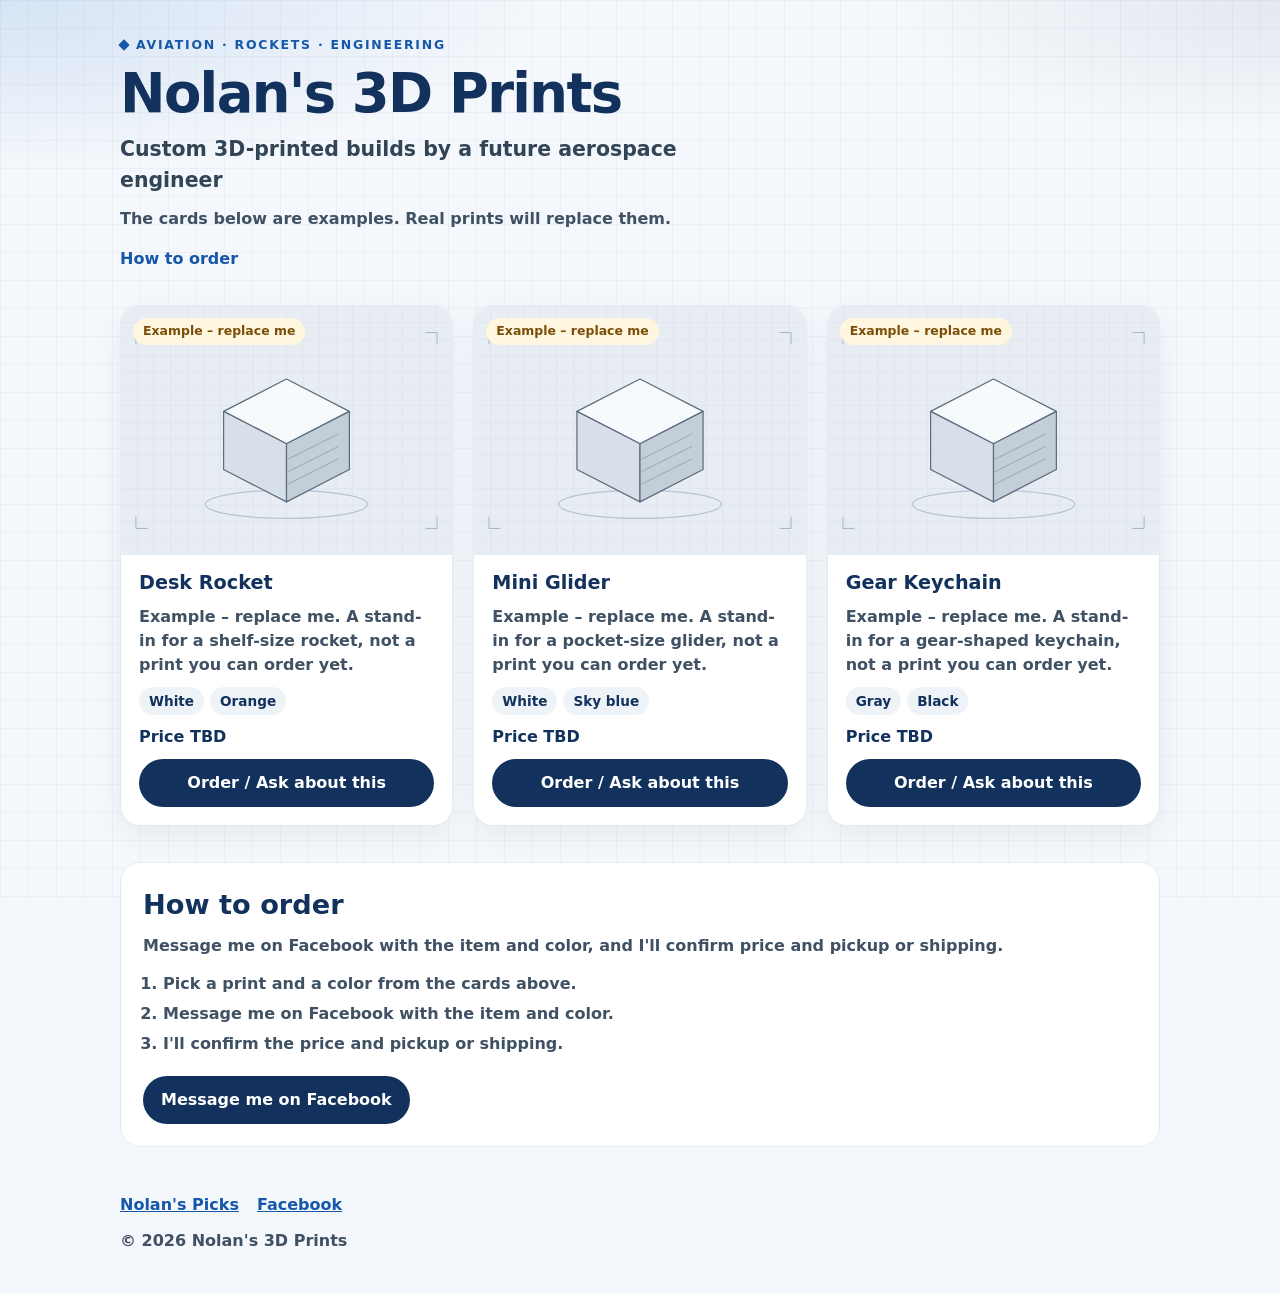
==== prints/index.html @ da393074 "Add a standalone 3D prints showcase page. The new prints page lists products from one editable array" ====
<!doctype html>
<html lang="en">
<head>
<meta charset="utf-8">
<meta name="viewport" content="width=device-width, initial-scale=1">
<title>Nolan's 3D Prints</title>
<meta name="description" content="Custom 3D-printed builds by a future aerospace engineer. Message Nolan on Facebook to ask about a print.">
<meta name="theme-color" content="#12315c">
<!--
  Shop items live in the PRODUCTS list in the first script below.
  Put product photos in the prints/img/ folder.
-->
<script>
/* =========================================================
   PRINTS — this is the only list to edit.

   Each { ... } block inside the [ ] is one product card.
   To add a print: copy a whole block, paste it after the
   last one (keep a comma between blocks), and change the
   fields. To remove a print, delete its block.

   Fields:
     name         The name on the card.
     description  One or two sentences about the print.
     price        The price words to show. These examples
                  say "Price TBD". When you know a price,
                  type it here instead, like "$12".
     image        Path to a photo in the prints/img/ folder.
                  Example: "img/desk-rocket.jpg"
                  Put the file in prints/img/ first.
                  A missing file shows the plain placeholder.
     colors       Optional. Color choices, like
                  ["White", "Blue"]. Delete this line if
                  the print only comes in one color.

   Cards whose name or description contains
   "Example – replace me" get an example badge. Delete
   that phrase once the card is a real print.

   Every "Order / Ask about this" button opens
   https://m.me/Thepilotnolan in a new tab. That link
   is not set on each product.
   ========================================================= */
const PRODUCTS = [
  {
    name: "Desk Rocket",
    description: "Example – replace me. A stand-in for a shelf-size rocket, not a print you can order yet.",
    price: "Price TBD",
    image: "img/placeholder.svg",
    colors: ["White", "Orange"]
  },
  {
    name: "Mini Glider",
    description: "Example – replace me. A stand-in for a pocket-size glider, not a print you can order yet.",
    price: "Price TBD",
    image: "img/placeholder.svg",
    colors: ["White", "Sky blue"]
  },
  {
    name: "Gear Keychain",
    description: "Example – replace me. A stand-in for a gear-shaped keychain, not a print you can order yet.",
    price: "Price TBD",
    image: "img/placeholder.svg",
    colors: ["Gray", "Black"]
  }
];
</script>
<style>
*{box-sizing:border-box;margin:0;padding:0}
:root{--ink:#152033;--muted:#3f5163;--navy:#12315c;--blue:#1557a8;--line:#e3eaf2;--paper:#f4f7fb;--card:#fff;--chip:#eef3f8}
html{scroll-behavior:smooth}
body{font-family:"Segoe UI",system-ui,-apple-system,Roboto,Helvetica,Arial,sans-serif;color:var(--ink);background:var(--paper);line-height:1.5;min-height:100vh}
body::before{content:"";position:fixed;inset:0;z-index:-1;background-image:linear-gradient(rgba(18,49,92,.035) 1px,transparent 1px),linear-gradient(90deg,rgba(18,49,92,.035) 1px,transparent 1px);background-size:28px 28px;pointer-events:none}
a{color:var(--blue)}
img{max-width:100%;display:block}
.wrap{max-width:1080px;margin:0 auto;padding:0 20px}
.hero{padding:36px 0 12px;background:radial-gradient(900px 280px at 0% 0%,rgba(28,109,208,.14),transparent 60%),radial-gradient(700px 240px at 100% 0%,rgba(18,49,92,.07),transparent 55%)}
.eyebrow{display:flex;align-items:center;gap:8px;font-weight:800;letter-spacing:.14em;font-size:.78rem;text-transform:uppercase;color:var(--blue)}
.mark{width:8px;height:8px;background:var(--blue);transform:rotate(45deg);flex:0 0 auto}
h1{font-size:clamp(2.1rem,6vw,3.4rem);line-height:1.05;letter-spacing:-.03em;font-weight:800;color:var(--navy);margin-top:10px}
.tagline{margin-top:12px;max-width:38rem;font-size:clamp(1.05rem,2.4vw,1.28rem);font-weight:600;color:#314556}
.note{margin-top:12px;max-width:40rem;color:var(--muted);font-weight:600}
.hero-links{margin-top:16px}
.hero-links a{font-weight:800;text-decoration:none}
.hero-links a:hover,.hero-links a:focus-visible{text-decoration:underline}
.grid{display:grid;grid-template-columns:repeat(auto-fit,minmax(min(100%,260px),1fr));gap:20px;padding:22px 0 8px}
.card{background:var(--card);border:1px solid var(--line);border-radius:20px;overflow:hidden;box-shadow:0 10px 28px rgba(18,49,92,.06);display:flex;flex-direction:column;min-width:0}
.photo{position:relative;aspect-ratio:4/3;background-color:#e7edf3;background-image:linear-gradient(#d5dee8 1px,transparent 1px),linear-gradient(90deg,#d5dee8 1px,transparent 1px);background-size:28px 28px}
.photo img{width:100%;height:100%;object-fit:cover}
.badge{position:absolute;top:12px;left:12px;max-width:calc(100% - 24px);background:#fff6df;color:#7a4e09;font-size:.78rem;font-weight:800;line-height:1.3;padding:5px 10px;border-radius:999px}
.card-body{padding:16px 18px 18px;display:flex;flex-direction:column;gap:10px;flex:1}
.name{font-size:1.2rem;line-height:1.25;font-weight:800;color:var(--navy);overflow-wrap:anywhere}
.desc{color:var(--muted);font-weight:600;flex:1}
.colors{display:flex;flex-wrap:wrap;gap:6px;list-style:none}
.colors li{background:var(--chip);color:var(--navy);border-radius:999px;padding:4px 10px;font-size:.85rem;font-weight:700}
.price{font-weight:800;color:var(--navy)}
.btn{display:inline-flex;align-items:center;justify-content:center;min-height:48px;padding:12px 18px;border-radius:999px;background:var(--navy);color:#fff;text-decoration:none;font-weight:800;text-align:center;line-height:1.25}
.card .btn{width:100%}
.btn:hover,.btn:focus-visible{background:var(--blue)}
.order{margin:28px 0 36px;background:#fff;border:1px solid var(--line);border-radius:20px;padding:22px}
.order h2{font-size:clamp(1.4rem,3vw,1.7rem);font-weight:800;color:var(--navy);margin-bottom:8px}
.order p,.order li{color:var(--muted);font-weight:600}
.order ol{margin:14px 0 18px;padding-left:1.25rem}
.order li+li{margin-top:6px}
.order .btn{margin-top:2px}
.site-footer{padding:4px 0 40px;color:var(--muted);font-weight:600}
.footer-links{display:flex;flex-wrap:wrap;gap:4px 18px}
.footer-links a{font-weight:800;padding:6px 0}
.site-footer p+p{margin-top:6px}
.empty{color:var(--muted);font-weight:600;padding:12px 0 24px}
.sr-only{position:absolute;width:1px;height:1px;padding:0;margin:-1px;overflow:hidden;clip:rect(0,0,0,0);white-space:nowrap;border:0}
a:focus-visible{outline:3px solid var(--blue);outline-offset:3px}
@media (max-width:480px){.wrap{padding:0 16px}.hero{padding-top:28px}.order{padding:18px}}
</style>
</head>
<body>
<header class="hero">
  <div class="wrap">
    <p class="eyebrow"><span class="mark" aria-hidden="true"></span> Aviation · Rockets · Engineering</p>
    <h1>Nolan's 3D Prints</h1>
    <p class="tagline">Custom 3D-printed builds by a future aerospace engineer</p>
    <p class="note">The cards below are examples. Real prints will replace them.</p>
    <p class="hero-links"><a href="#how-to-order">How to order</a></p>
  </div>
</header>
<main>
  <div class="wrap">
    <section aria-label="Prints">
      <div class="grid" id="product-grid"></div>
      <noscript><p class="empty">JavaScript is off, so the print list is hidden. You can still message Nolan on Facebook at https://m.me/Thepilotnolan.</p></noscript>
    </section>
    <section class="order" id="how-to-order" aria-labelledby="order-heading">
      <h2 id="order-heading">How to order</h2>
      <p>Message me on Facebook with the item and color, and I'll confirm price and pickup or shipping.</p>
      <ol>
        <li>Pick a print and a color from the cards above.</li>
        <li>Message me on Facebook with the item and color.</li>
        <li>I'll confirm the price and pickup or shipping.</li>
      </ol>
      <a class="btn" href="https://m.me/Thepilotnolan" target="_blank" rel="noopener noreferrer">Message me on Facebook<span class="sr-only"> (opens in a new tab)</span></a>
    </section>
  </div>
</main>
<footer class="site-footer">
  <div class="wrap">
    <p class="footer-links">
      <a href="../">Nolan's Picks</a>
      <a href="https://facebook.com/Thepilotnolan" target="_blank" rel="noopener noreferrer">Facebook<span class="sr-only"> (opens in a new tab)</span></a>
    </p>
    <p>&copy; <span id="year">2026</span> Nolan's 3D Prints</p>
  </div>
</footer>
<script>
(function () {
  const ORDER_URL = "https://m.me/Thepilotnolan";
  const EXAMPLE = /example\s*[–—-]\s*replace me/i;
  const grid = document.getElementById("product-grid");
  const esc = s => String(s ?? "").replace(/[&<>"']/g, c => ({"&":"&amp;","<":"&lt;",">":"&gt;","\"":"&quot;","'":"&#39;"}[c]));
  const safeSrc = src => {
    const s = String(src || "").trim();
    if (!s || /^javascript:/i.test(s)) return "";
    return s;
  };
  const isExample = p => EXAMPLE.test(`${p.name || ""} ${p.description || ""}`);

  if (!Array.isArray(PRODUCTS) || PRODUCTS.length === 0) {
    grid.innerHTML = '<p class="empty">No prints listed yet. Add one to the PRODUCTS list at the top of this file.</p>';
  } else {
    grid.innerHTML = PRODUCTS.map(p => {
      const name = p.name || "Untitled print";
      const price = p.price || "Price TBD";
      const src = safeSrc(p.image);
      const marked = isExample(p);
      const alt = marked || !src || /placeholder/i.test(src) ? "Neutral placeholder, not a product photo" : name;
      const colors = Array.isArray(p.colors) ? p.colors.filter(Boolean) : [];
      const photo = src
        ? `<img src="${esc(src)}" alt="${esc(alt)}" width="800" height="600" decoding="async">`
        : "";
      const badge = marked ? '<p class="badge">Example – replace me</p>' : "";
      const colorList = colors.length
        ? `<ul class="colors" aria-label="Colors">${colors.map(c => `<li>${esc(c)}</li>`).join("")}</ul>`
        : "";
      return `<article class="card">
        <div class="photo">${photo}${badge}</div>
        <div class="card-body">
          <h3 class="name">${esc(name)}</h3>
          <p class="desc">${esc(p.description || "")}</p>
          ${colorList}
          <p class="price">${esc(price)}</p>
          <a class="btn" href="${esc(ORDER_URL)}" target="_blank" rel="noopener noreferrer">Order / Ask about this<span class="sr-only">: ${esc(name)} (opens in a new tab)</span></a>
        </div>
      </article>`;
    }).join("");

    grid.querySelectorAll("img").forEach(img => {
      img.addEventListener("error", () => { img.hidden = true; });
    });
  }

  const year = document.getElementById("year");
  if (year) year.textContent = String(new Date().getFullYear());
})();
</script>
</body>
</html>
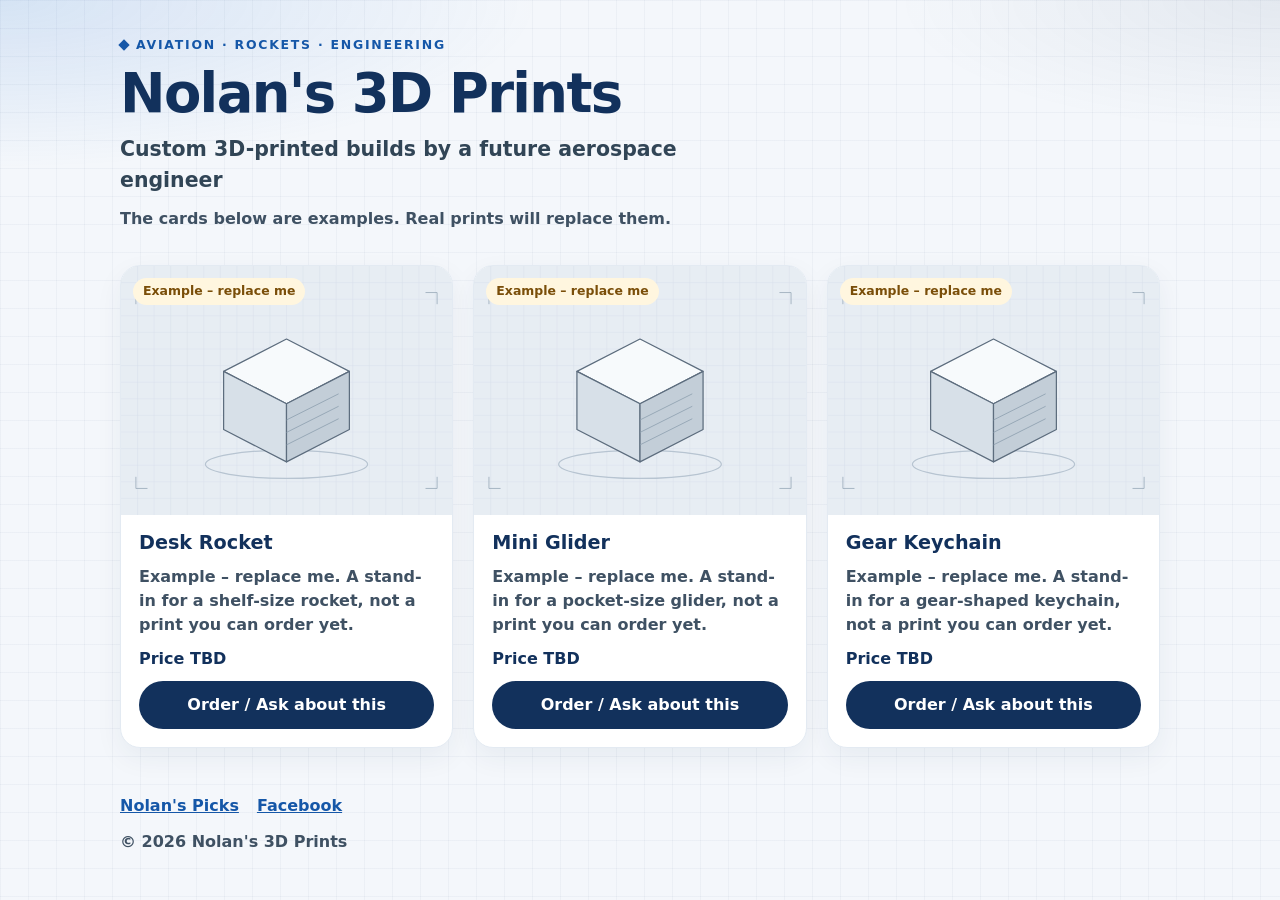
==== commit 667c6cbf: "Remove print colors and the How to order section. Product cards no longer list color choices, and th" ====
--- a/prints/index.html
+++ b/prints/index.html
@@ -29,9 +29,6 @@
                   Example: "img/desk-rocket.jpg"
                   Put the file in prints/img/ first.
                   A missing file shows the plain placeholder.
-     colors       Optional. Color choices, like
-                  ["White", "Blue"]. Delete this line if
-                  the print only comes in one color.
 
    Cards whose name or description contains
    "Example – replace me" get an example badge. Delete
@@ -46,28 +43,25 @@
     name: "Desk Rocket",
     description: "Example – replace me. A stand-in for a shelf-size rocket, not a print you can order yet.",
     price: "Price TBD",
-    image: "img/placeholder.svg",
-    colors: ["White", "Orange"]
+    image: "img/placeholder.svg"
   },
   {
     name: "Mini Glider",
     description: "Example – replace me. A stand-in for a pocket-size glider, not a print you can order yet.",
     price: "Price TBD",
-    image: "img/placeholder.svg",
-    colors: ["White", "Sky blue"]
+    image: "img/placeholder.svg"
   },
   {
     name: "Gear Keychain",
     description: "Example – replace me. A stand-in for a gear-shaped keychain, not a print you can order yet.",
     price: "Price TBD",
-    image: "img/placeholder.svg",
-    colors: ["Gray", "Black"]
+    image: "img/placeholder.svg"
   }
 ];
 </script>
 <style>
 *{box-sizing:border-box;margin:0;padding:0}
-:root{--ink:#152033;--muted:#3f5163;--navy:#12315c;--blue:#1557a8;--line:#e3eaf2;--paper:#f4f7fb;--card:#fff;--chip:#eef3f8}
+:root{--ink:#152033;--muted:#3f5163;--navy:#12315c;--blue:#1557a8;--line:#e3eaf2;--paper:#f4f7fb;--card:#fff}
 html{scroll-behavior:smooth}
 body{font-family:"Segoe UI",system-ui,-apple-system,Roboto,Helvetica,Arial,sans-serif;color:var(--ink);background:var(--paper);line-height:1.5;min-height:100vh}
 body::before{content:"";position:fixed;inset:0;z-index:-1;background-image:linear-gradient(rgba(18,49,92,.035) 1px,transparent 1px),linear-gradient(90deg,rgba(18,49,92,.035) 1px,transparent 1px);background-size:28px 28px;pointer-events:none}
@@ -80,10 +74,7 @@
 h1{font-size:clamp(2.1rem,6vw,3.4rem);line-height:1.05;letter-spacing:-.03em;font-weight:800;color:var(--navy);margin-top:10px}
 .tagline{margin-top:12px;max-width:38rem;font-size:clamp(1.05rem,2.4vw,1.28rem);font-weight:600;color:#314556}
 .note{margin-top:12px;max-width:40rem;color:var(--muted);font-weight:600}
-.hero-links{margin-top:16px}
-.hero-links a{font-weight:800;text-decoration:none}
-.hero-links a:hover,.hero-links a:focus-visible{text-decoration:underline}
-.grid{display:grid;grid-template-columns:repeat(auto-fit,minmax(min(100%,260px),1fr));gap:20px;padding:22px 0 8px}
+.grid{display:grid;grid-template-columns:repeat(auto-fit,minmax(min(100%,260px),1fr));gap:20px;padding:22px 0 36px}
 .card{background:var(--card);border:1px solid var(--line);border-radius:20px;overflow:hidden;box-shadow:0 10px 28px rgba(18,49,92,.06);display:flex;flex-direction:column;min-width:0}
 .photo{position:relative;aspect-ratio:4/3;background-color:#e7edf3;background-image:linear-gradient(#d5dee8 1px,transparent 1px),linear-gradient(90deg,#d5dee8 1px,transparent 1px);background-size:28px 28px}
 .photo img{width:100%;height:100%;object-fit:cover}
@@ -91,18 +82,10 @@
 .card-body{padding:16px 18px 18px;display:flex;flex-direction:column;gap:10px;flex:1}
 .name{font-size:1.2rem;line-height:1.25;font-weight:800;color:var(--navy);overflow-wrap:anywhere}
 .desc{color:var(--muted);font-weight:600;flex:1}
-.colors{display:flex;flex-wrap:wrap;gap:6px;list-style:none}
-.colors li{background:var(--chip);color:var(--navy);border-radius:999px;padding:4px 10px;font-size:.85rem;font-weight:700}
 .price{font-weight:800;color:var(--navy)}
 .btn{display:inline-flex;align-items:center;justify-content:center;min-height:48px;padding:12px 18px;border-radius:999px;background:var(--navy);color:#fff;text-decoration:none;font-weight:800;text-align:center;line-height:1.25}
 .card .btn{width:100%}
 .btn:hover,.btn:focus-visible{background:var(--blue)}
-.order{margin:28px 0 36px;background:#fff;border:1px solid var(--line);border-radius:20px;padding:22px}
-.order h2{font-size:clamp(1.4rem,3vw,1.7rem);font-weight:800;color:var(--navy);margin-bottom:8px}
-.order p,.order li{color:var(--muted);font-weight:600}
-.order ol{margin:14px 0 18px;padding-left:1.25rem}
-.order li+li{margin-top:6px}
-.order .btn{margin-top:2px}
 .site-footer{padding:4px 0 40px;color:var(--muted);font-weight:600}
 .footer-links{display:flex;flex-wrap:wrap;gap:4px 18px}
 .footer-links a{font-weight:800;padding:6px 0}
@@ -110,7 +93,7 @@
 .empty{color:var(--muted);font-weight:600;padding:12px 0 24px}
 .sr-only{position:absolute;width:1px;height:1px;padding:0;margin:-1px;overflow:hidden;clip:rect(0,0,0,0);white-space:nowrap;border:0}
 a:focus-visible{outline:3px solid var(--blue);outline-offset:3px}
-@media (max-width:480px){.wrap{padding:0 16px}.hero{padding-top:28px}.order{padding:18px}}
+@media (max-width:480px){.wrap{padding:0 16px}.hero{padding-top:28px}}
 </style>
 </head>
 <body>
@@ -120,7 +103,6 @@
     <h1>Nolan's 3D Prints</h1>
     <p class="tagline">Custom 3D-printed builds by a future aerospace engineer</p>
     <p class="note">The cards below are examples. Real prints will replace them.</p>
-    <p class="hero-links"><a href="#how-to-order">How to order</a></p>
   </div>
 </header>
 <main>
@@ -128,16 +110,6 @@
     <section aria-label="Prints">
       <div class="grid" id="product-grid"></div>
       <noscript><p class="empty">JavaScript is off, so the print list is hidden. You can still message Nolan on Facebook at https://m.me/Thepilotnolan.</p></noscript>
-    </section>
-    <section class="order" id="how-to-order" aria-labelledby="order-heading">
-      <h2 id="order-heading">How to order</h2>
-      <p>Message me on Facebook with the item and color, and I'll confirm price and pickup or shipping.</p>
-      <ol>
-        <li>Pick a print and a color from the cards above.</li>
-        <li>Message me on Facebook with the item and color.</li>
-        <li>I'll confirm the price and pickup or shipping.</li>
-      </ol>
-      <a class="btn" href="https://m.me/Thepilotnolan" target="_blank" rel="noopener noreferrer">Message me on Facebook<span class="sr-only"> (opens in a new tab)</span></a>
     </section>
   </div>
 </main>
@@ -172,20 +144,15 @@
       const src = safeSrc(p.image);
       const marked = isExample(p);
       const alt = marked || !src || /placeholder/i.test(src) ? "Neutral placeholder, not a product photo" : name;
-      const colors = Array.isArray(p.colors) ? p.colors.filter(Boolean) : [];
       const photo = src
         ? `<img src="${esc(src)}" alt="${esc(alt)}" width="800" height="600" decoding="async">`
         : "";
       const badge = marked ? '<p class="badge">Example – replace me</p>' : "";
-      const colorList = colors.length
-        ? `<ul class="colors" aria-label="Colors">${colors.map(c => `<li>${esc(c)}</li>`).join("")}</ul>`
-        : "";
       return `<article class="card">
         <div class="photo">${photo}${badge}</div>
         <div class="card-body">
           <h3 class="name">${esc(name)}</h3>
           <p class="desc">${esc(p.description || "")}</p>
-          ${colorList}
           <p class="price">${esc(price)}</p>
           <a class="btn" href="${esc(ORDER_URL)}" target="_blank" rel="noopener noreferrer">Order / Ask about this<span class="sr-only">: ${esc(name)} (opens in a new tab)</span></a>
         </div>
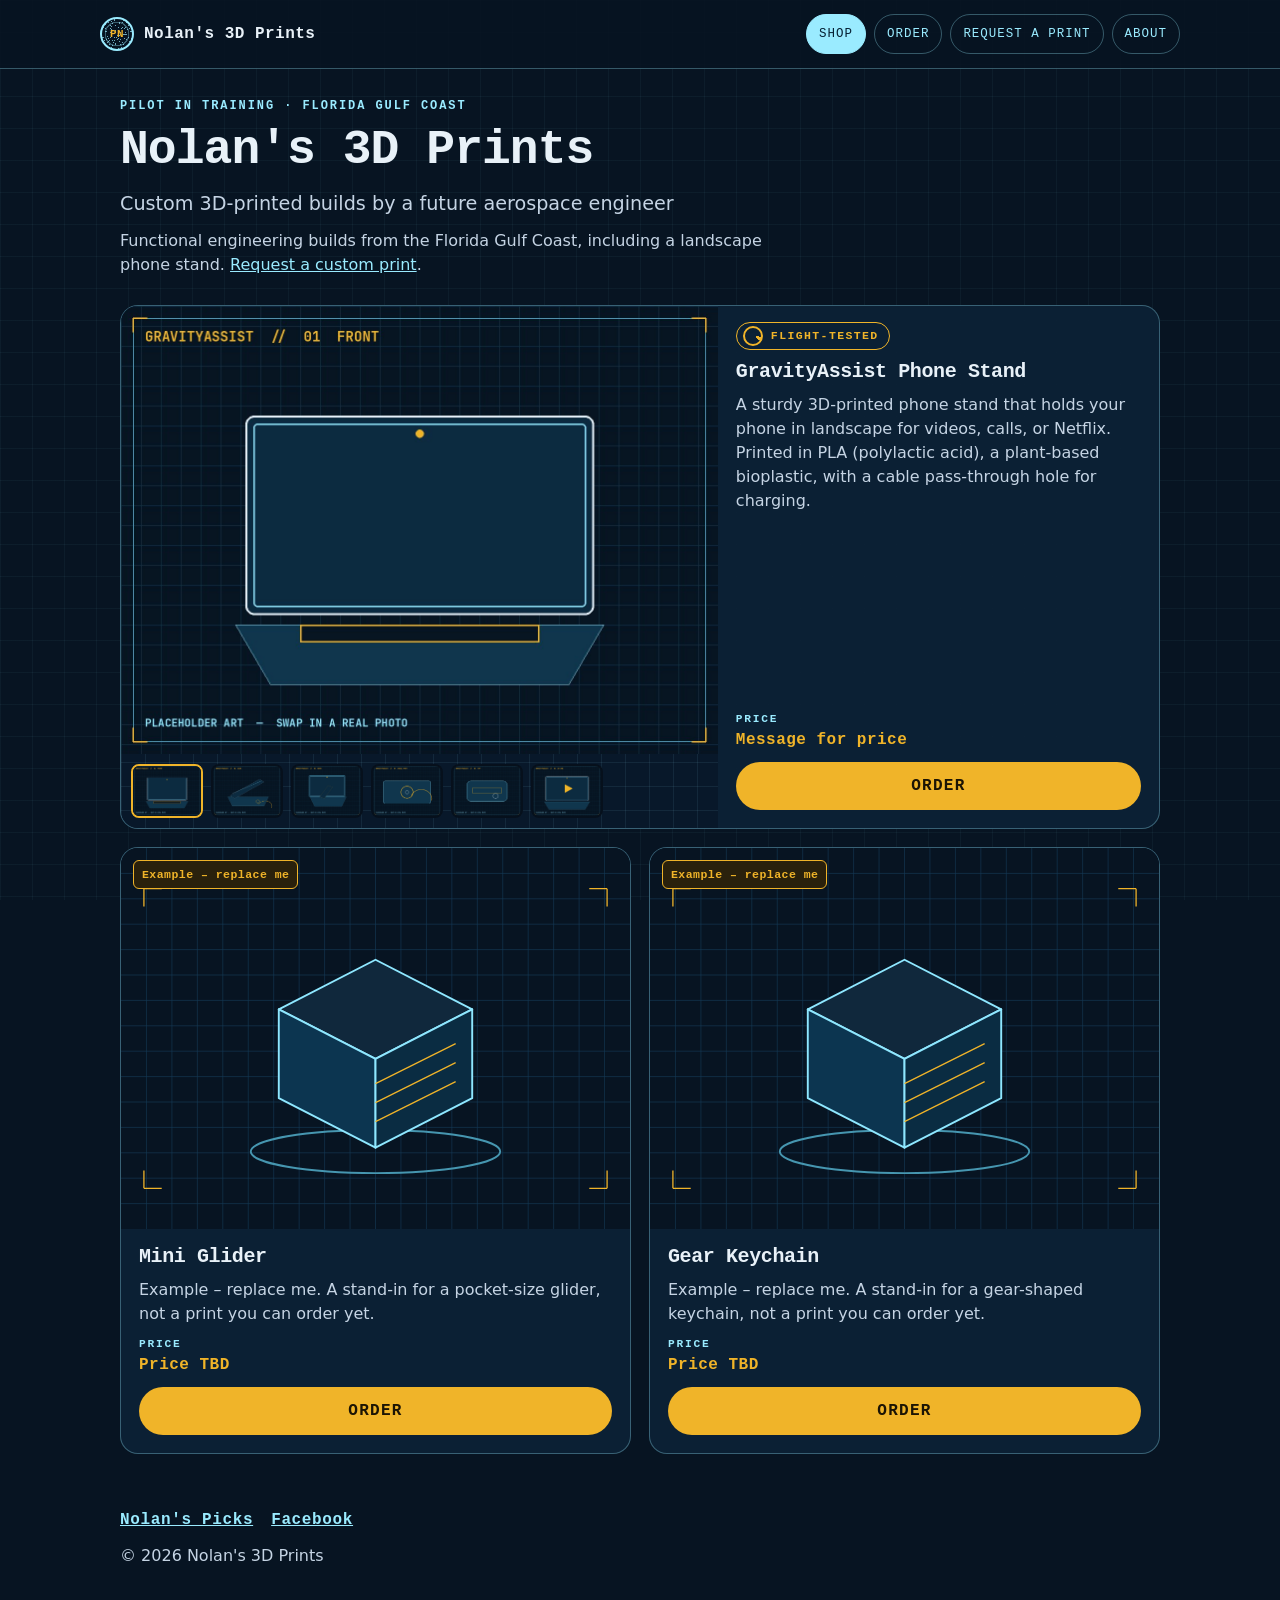
==== commit fdb03d68: "Turn the prints shop into a pilot-themed catalog with order forms. GravityAssist Phone Stand replace" ====
--- a/prints/index.html
+++ b/prints/index.html
@@ -3,113 +3,84 @@
 <head>
 <meta charset="utf-8">
 <meta name="viewport" content="width=device-width, initial-scale=1">
-<title>Nolan's 3D Prints</title>
-<meta name="description" content="Custom 3D-printed builds by a future aerospace engineer. Message Nolan on Facebook to ask about a print.">
-<meta name="theme-color" content="#12315c">
-<!--
-  Shop items live in the PRODUCTS list in the first script below.
-  Put product photos in the prints/img/ folder.
--->
-<script>
-/* =========================================================
-   PRINTS — this is the only list to edit.
-
-   Each { ... } block inside the [ ] is one product card.
-   To add a print: copy a whole block, paste it after the
-   last one (keep a comma between blocks), and change the
-   fields. To remove a print, delete its block.
-
-   Fields:
-     name         The name on the card.
-     description  One or two sentences about the print.
-     price        The price words to show. These examples
-                  say "Price TBD". When you know a price,
-                  type it here instead, like "$12".
-     image        Path to a photo in the prints/img/ folder.
-                  Example: "img/desk-rocket.jpg"
-                  Put the file in prints/img/ first.
-                  A missing file shows the plain placeholder.
-
-   Cards whose name or description contains
-   "Example – replace me" get an example badge. Delete
-   that phrase once the card is a real print.
-
-   Every "Order / Ask about this" button opens
-   https://m.me/Thepilotnolan in a new tab. That link
-   is not set on each product.
-   ========================================================= */
-const PRODUCTS = [
-  {
-    name: "Desk Rocket",
-    description: "Example – replace me. A stand-in for a shelf-size rocket, not a print you can order yet.",
-    price: "Price TBD",
-    image: "img/placeholder.svg"
-  },
-  {
-    name: "Mini Glider",
-    description: "Example – replace me. A stand-in for a pocket-size glider, not a print you can order yet.",
-    price: "Price TBD",
-    image: "img/placeholder.svg"
-  },
-  {
-    name: "Gear Keychain",
-    description: "Example – replace me. A stand-in for a gear-shaped keychain, not a print you can order yet.",
-    price: "Price TBD",
-    image: "img/placeholder.svg"
-  }
-];
+<title>Nolan's 3D Prints | Phone Stands &amp; Engineering Builds</title>
+<meta name="description" content="Custom 3D printing and engineering builds from the Florida Gulf Coast. The GravityAssist Phone Stand holds a phone in landscape. Designed and printed by Nolan.">
+<link rel="canonical" href="https://nolan681232.github.io/nolans-picks/prints/">
+<meta property="og:title" content="Nolan's 3D Prints | Phone Stands &amp; Engineering Builds">
+<meta property="og:description" content="Custom 3D printing and engineering builds from the Florida Gulf Coast, including the GravityAssist Phone Stand.">
+<meta property="og:type" content="website">
+<meta property="og:url" content="https://nolan681232.github.io/nolans-picks/prints/">
+<meta property="og:image" content="https://nolan681232.github.io/nolans-picks/prints/img/gravityassist-1.jpg">
+<meta property="og:site_name" content="Nolan's 3D Prints">
+<meta name="twitter:card" content="summary_large_image">
+<meta name="twitter:title" content="Nolan's 3D Prints | Phone Stands &amp; Engineering Builds">
+<meta name="twitter:description" content="Custom 3D printing and engineering builds from the Florida Gulf Coast, including the GravityAssist Phone Stand.">
+<meta name="twitter:image" content="https://nolan681232.github.io/nolans-picks/prints/img/gravityassist-1.jpg">
+<meta name="theme-color" content="#071422">
+<link rel="icon" href="img/about.png">
+<link rel="stylesheet" href="style.css">
+<script type="application/ld+json">
+{
+  "@context": "https://schema.org",
+  "@graph": [
+    {
+      "@type": "WebSite",
+      "name": "Nolan's 3D Prints",
+      "url": "https://nolan681232.github.io/nolans-picks/prints/",
+      "description": "Custom 3D printing and engineering builds from the Florida Gulf Coast.",
+      "publisher": {
+        "@type": "Person",
+        "name": "Nolan",
+        "url": "https://nolan681232.github.io/nolans-picks/prints/about.html"
+      }
+    },
+    {
+      "@type": "Product",
+      "name": "GravityAssist Phone Stand",
+      "description": "A sturdy 3D-printed phone stand that holds your phone in landscape for videos, calls, or Netflix. Printed in PLA (polylactic acid), a plant-based bioplastic, with a cable pass-through hole for charging.",
+      "image": [
+        "https://nolan681232.github.io/nolans-picks/prints/img/gravityassist-1.jpg",
+        "https://nolan681232.github.io/nolans-picks/prints/img/gravityassist-2.jpg",
+        "https://nolan681232.github.io/nolans-picks/prints/img/gravityassist-3.jpg",
+        "https://nolan681232.github.io/nolans-picks/prints/img/gravityassist-4.jpg",
+        "https://nolan681232.github.io/nolans-picks/prints/img/gravityassist-5.jpg",
+        "https://nolan681232.github.io/nolans-picks/prints/img/gravityassist-6.jpg"
+      ],
+      "brand": { "@type": "Brand", "name": "Nolan's 3D Prints" },
+      "category": "Phone stand",
+      "material": "PLA",
+      "url": "https://nolan681232.github.io/nolans-picks/prints/"
+    }
+  ]
+}
 </script>
-<style>
-*{box-sizing:border-box;margin:0;padding:0}
-:root{--ink:#152033;--muted:#3f5163;--navy:#12315c;--blue:#1557a8;--line:#e3eaf2;--paper:#f4f7fb;--card:#fff}
-html{scroll-behavior:smooth}
-body{font-family:"Segoe UI",system-ui,-apple-system,Roboto,Helvetica,Arial,sans-serif;color:var(--ink);background:var(--paper);line-height:1.5;min-height:100vh}
-body::before{content:"";position:fixed;inset:0;z-index:-1;background-image:linear-gradient(rgba(18,49,92,.035) 1px,transparent 1px),linear-gradient(90deg,rgba(18,49,92,.035) 1px,transparent 1px);background-size:28px 28px;pointer-events:none}
-a{color:var(--blue)}
-img{max-width:100%;display:block}
-.wrap{max-width:1080px;margin:0 auto;padding:0 20px}
-.hero{padding:36px 0 12px;background:radial-gradient(900px 280px at 0% 0%,rgba(28,109,208,.14),transparent 60%),radial-gradient(700px 240px at 100% 0%,rgba(18,49,92,.07),transparent 55%)}
-.eyebrow{display:flex;align-items:center;gap:8px;font-weight:800;letter-spacing:.14em;font-size:.78rem;text-transform:uppercase;color:var(--blue)}
-.mark{width:8px;height:8px;background:var(--blue);transform:rotate(45deg);flex:0 0 auto}
-h1{font-size:clamp(2.1rem,6vw,3.4rem);line-height:1.05;letter-spacing:-.03em;font-weight:800;color:var(--navy);margin-top:10px}
-.tagline{margin-top:12px;max-width:38rem;font-size:clamp(1.05rem,2.4vw,1.28rem);font-weight:600;color:#314556}
-.note{margin-top:12px;max-width:40rem;color:var(--muted);font-weight:600}
-.grid{display:grid;grid-template-columns:repeat(auto-fit,minmax(min(100%,260px),1fr));gap:20px;padding:22px 0 36px}
-.card{background:var(--card);border:1px solid var(--line);border-radius:20px;overflow:hidden;box-shadow:0 10px 28px rgba(18,49,92,.06);display:flex;flex-direction:column;min-width:0}
-.photo{position:relative;aspect-ratio:4/3;background-color:#e7edf3;background-image:linear-gradient(#d5dee8 1px,transparent 1px),linear-gradient(90deg,#d5dee8 1px,transparent 1px);background-size:28px 28px}
-.photo img{width:100%;height:100%;object-fit:cover}
-.badge{position:absolute;top:12px;left:12px;max-width:calc(100% - 24px);background:#fff6df;color:#7a4e09;font-size:.78rem;font-weight:800;line-height:1.3;padding:5px 10px;border-radius:999px}
-.card-body{padding:16px 18px 18px;display:flex;flex-direction:column;gap:10px;flex:1}
-.name{font-size:1.2rem;line-height:1.25;font-weight:800;color:var(--navy);overflow-wrap:anywhere}
-.desc{color:var(--muted);font-weight:600;flex:1}
-.price{font-weight:800;color:var(--navy)}
-.btn{display:inline-flex;align-items:center;justify-content:center;min-height:48px;padding:12px 18px;border-radius:999px;background:var(--navy);color:#fff;text-decoration:none;font-weight:800;text-align:center;line-height:1.25}
-.card .btn{width:100%}
-.btn:hover,.btn:focus-visible{background:var(--blue)}
-.site-footer{padding:4px 0 40px;color:var(--muted);font-weight:600}
-.footer-links{display:flex;flex-wrap:wrap;gap:4px 18px}
-.footer-links a{font-weight:800;padding:6px 0}
-.site-footer p+p{margin-top:6px}
-.empty{color:var(--muted);font-weight:600;padding:12px 0 24px}
-.sr-only{position:absolute;width:1px;height:1px;padding:0;margin:-1px;overflow:hidden;clip:rect(0,0,0,0);white-space:nowrap;border:0}
-a:focus-visible{outline:3px solid var(--blue);outline-offset:3px}
-@media (max-width:480px){.wrap{padding:0 16px}.hero{padding-top:28px}}
-</style>
 </head>
 <body>
-<header class="hero">
-  <div class="wrap">
-    <p class="eyebrow"><span class="mark" aria-hidden="true"></span> Aviation · Rockets · Engineering</p>
-    <h1>Nolan's 3D Prints</h1>
-    <p class="tagline">Custom 3D-printed builds by a future aerospace engineer</p>
-    <p class="note">The cards below are examples. Real prints will replace them.</p>
+<a class="skip" href="#content">Skip to content</a>
+<header class="site-header">
+  <div class="wrap header-bar">
+    <a class="brand" href="index.html"><span class="brand-mark" aria-hidden="true">PN</span> Nolan's 3D Prints</a>
+    <nav aria-label="Prints">
+      <ul class="nav-list">
+        <li><a href="index.html" aria-current="page">Shop</a></li>
+        <li><a href="order.html">Order</a></li>
+        <li><a href="request.html">Request a Print</a></li>
+        <li><a href="about.html">About</a></li>
+      </ul>
+    </nav>
   </div>
 </header>
-<main>
+<main id="content">
   <div class="wrap">
+    <header class="hero">
+      <p class="eyebrow">Pilot in training · Florida Gulf Coast</p>
+      <h1>Nolan's 3D Prints</h1>
+      <p class="tagline">Custom 3D-printed builds by a future aerospace engineer</p>
+      <p class="note">Functional engineering builds from the Florida Gulf Coast, including a landscape phone stand. <a href="request.html">Request a custom print</a>.</p>
+    </header>
     <section aria-label="Prints">
       <div class="grid" id="product-grid"></div>
-      <noscript><p class="empty">JavaScript is off, so the print list is hidden. You can still message Nolan on Facebook at https://m.me/Thepilotnolan.</p></noscript>
+      <noscript><p class="empty">JavaScript is off, so the print list is hidden. You can still order from the <a href="order.html">order page</a>.</p></noscript>
     </section>
   </div>
 </main>
@@ -119,53 +90,83 @@
       <a href="../">Nolan's Picks</a>
       <a href="https://facebook.com/Thepilotnolan" target="_blank" rel="noopener noreferrer">Facebook<span class="sr-only"> (opens in a new tab)</span></a>
     </p>
-    <p>&copy; <span id="year">2026</span> Nolan's 3D Prints</p>
+    <p>&copy; 2026 Nolan's 3D Prints</p>
   </div>
 </footer>
+<script src="products.js"></script>
 <script>
 (function () {
-  const ORDER_URL = "https://m.me/Thepilotnolan";
-  const EXAMPLE = /example\s*[–—-]\s*replace me/i;
   const grid = document.getElementById("product-grid");
   const esc = s => String(s ?? "").replace(/[&<>"']/g, c => ({"&":"&amp;","<":"&lt;",">":"&gt;","\"":"&quot;","'":"&#39;"}[c]));
   const safeSrc = src => {
     const s = String(src || "").trim();
-    if (!s || /^javascript:/i.test(s)) return "";
+    if (!s || /^(?:javascript|data):/i.test(s)) return "";
     return s;
   };
-  const isExample = p => EXAMPLE.test(`${p.name || ""} ${p.description || ""}`);
+  const isExample = p => /example\s*[–—-]\s*replace me/i.test(`${p.name || ""} ${p.description || ""}`);
+  const photosOf = p => (Array.isArray(p.images) ? p.images : []).map(safeSrc).filter(Boolean);
+  const altFor = (name, src, index, total) => {
+    const view = total > 1 ? `, view ${index + 1} of ${total}` : "";
+    if (/gravityassist/i.test(src)) return `${name} placeholder drawing${view}. Replace with a real photo.`;
+    if (/placeholder/i.test(src)) return "Neutral placeholder, not a product photo";
+    return `${name}${view}`;
+  };
 
   if (!Array.isArray(PRODUCTS) || PRODUCTS.length === 0) {
-    grid.innerHTML = '<p class="empty">No prints listed yet. Add one to the PRODUCTS list at the top of this file.</p>';
-  } else {
-    grid.innerHTML = PRODUCTS.map(p => {
-      const name = p.name || "Untitled print";
-      const price = p.price || "Price TBD";
-      const src = safeSrc(p.image);
-      const marked = isExample(p);
-      const alt = marked || !src || /placeholder/i.test(src) ? "Neutral placeholder, not a product photo" : name;
-      const photo = src
-        ? `<img src="${esc(src)}" alt="${esc(alt)}" width="800" height="600" decoding="async">`
-        : "";
-      const badge = marked ? '<p class="badge">Example – replace me</p>' : "";
-      return `<article class="card">
-        <div class="photo">${photo}${badge}</div>
-        <div class="card-body">
-          <h3 class="name">${esc(name)}</h3>
-          <p class="desc">${esc(p.description || "")}</p>
-          <p class="price">${esc(price)}</p>
-          <a class="btn" href="${esc(ORDER_URL)}" target="_blank" rel="noopener noreferrer">Order / Ask about this<span class="sr-only">: ${esc(name)} (opens in a new tab)</span></a>
-        </div>
-      </article>`;
-    }).join("");
-
-    grid.querySelectorAll("img").forEach(img => {
-      img.addEventListener("error", () => { img.hidden = true; });
-    });
+    grid.innerHTML = '<p class="empty">No prints listed yet. Add one in products.js.</p>';
+    return;
   }
 
-  const year = document.getElementById("year");
-  if (year) year.textContent = String(new Date().getFullYear());
+  grid.innerHTML = PRODUCTS.map(p => {
+    const name = p.name || "Untitled print";
+    const price = p.price || "Price TBD";
+    const photos = photosOf(p);
+    const marked = isExample(p);
+    const gallery = photos.length > 1;
+    const media = photos.length === 0
+      ? `<div class="photo" role="img" aria-label="Neutral placeholder, not a product photo"></div>`
+      : gallery
+        ? `<div class="gallery">
+            <img class="gallery-main" src="${esc(photos[0])}" alt="${esc(altFor(name, photos[0], 0, photos.length))}" width="1200" height="900">
+            <div class="thumbs">${photos.map((src, i) => `<button type="button" class="thumb" data-src="${esc(src)}" data-alt="${esc(altFor(name, src, i, photos.length))}" aria-label="Show photo ${i + 1} of ${photos.length}" aria-current="${i === 0 ? "true" : "false"}"><img src="${esc(src)}" alt="" width="120" height="90"></button>`).join("")}</div>
+          </div>`
+        : `<div class="photo"><img class="shot" src="${esc(photos[0])}" alt="${esc(altFor(name, photos[0], 0, 1))}" width="800" height="600"></div>`;
+    const badge = marked ? '<p class="badge">Example – replace me</p>' : "";
+    const label = !marked && p.label ? `<p class="placard">${esc(p.label)}</p>` : "";
+    return `<article class="card${gallery ? " has-gallery" : ""}">
+      ${gallery ? media : `<div class="photo-wrap">${media}${badge}</div>`}
+      <div class="card-body">
+        ${label}
+        <h2>${esc(name)}</h2>
+        <p class="desc">${esc(p.description || "")}</p>
+        <p class="price"><span>PRICE</span> ${esc(price)}</p>
+        <a class="btn" href="order.html?item=${encodeURIComponent(name)}">Order<span class="sr-only"> ${esc(name)}</span></a>
+      </div>
+    </article>`;
+  }).join("");
+
+  grid.querySelectorAll(".photo-wrap").forEach(wrap => {
+    const photo = wrap.querySelector(".photo");
+    const badge = wrap.querySelector(".badge");
+    if (photo && badge) photo.appendChild(badge);
+    wrap.replaceWith(...wrap.childNodes);
+  });
+
+  grid.querySelectorAll("img").forEach(img => {
+    img.addEventListener("error", () => { img.hidden = true; });
+  });
+  grid.querySelectorAll(".gallery").forEach(gallery => {
+    const main = gallery.querySelector(".gallery-main");
+    gallery.querySelectorAll(".thumb").forEach(btn => {
+      btn.addEventListener("click", () => {
+        main.src = btn.dataset.src;
+        main.alt = btn.dataset.alt || "";
+        gallery.querySelectorAll(".thumb").forEach(other => {
+          other.setAttribute("aria-current", other === btn ? "true" : "false");
+        });
+      });
+    });
+  });
 })();
 </script>
 </body>
--- a/prints/style.css
+++ b/prints/style.css
@@ -0,0 +1,168 @@
+*{box-sizing:border-box;margin:0;padding:0}
+:root{
+  --bg:#071422;
+  --raise:#0c2136;
+  --ink:#e8f1f8;
+  --muted:#c5d4e4;
+  --cyan:#9aebff;
+  --cyan-deep:#062033;
+  --line:rgba(154,235,255,.32);
+  --amber:#f0b429;
+  --amber-ink:#1c1404;
+  --sans:"Segoe UI",system-ui,-apple-system,Roboto,Helvetica,Arial,sans-serif;
+  --mono:ui-monospace,"Cascadia Mono","Segoe UI Mono","Roboto Mono",Menlo,Consolas,monospace;
+  color-scheme:dark;
+}
+html{scroll-behavior:smooth}
+body{
+  font-family:var(--sans);
+  color:var(--ink);
+  background:var(--bg);
+  line-height:1.5;
+  min-height:100vh;
+}
+body::before{
+  content:"";
+  position:fixed;
+  inset:0;
+  z-index:0;
+  pointer-events:none;
+  background-image:
+    linear-gradient(rgba(154,235,255,.045) 1px,transparent 1px),
+    linear-gradient(90deg,rgba(154,235,255,.045) 1px,transparent 1px);
+  background-size:32px 32px;
+}
+a{color:var(--cyan)}
+img{max-width:100%;height:auto;display:block}
+.site-header,main,.site-footer{position:relative;z-index:1}
+.wrap{max-width:1080px;margin:0 auto;padding:0 20px}
+.skip{
+  position:absolute;left:12px;top:-48px;z-index:5;
+  background:var(--amber);color:var(--amber-ink);
+  font-family:var(--mono);font-weight:700;text-decoration:none;
+  padding:8px 12px;border-radius:8px;
+}
+.skip:focus{top:12px}
+.site-header{border-bottom:1px solid var(--line);background:rgba(7,20,34,.88)}
+.header-bar{display:flex;flex-wrap:wrap;align-items:center;justify-content:space-between;gap:12px 18px;padding:14px 0}
+.brand{display:inline-flex;align-items:center;gap:10px;color:var(--ink);text-decoration:none;font-family:var(--mono);font-weight:700;letter-spacing:.03em}
+.brand-mark{
+  width:34px;height:34px;border:2px solid var(--cyan);border-radius:50%;
+  display:inline-flex;align-items:center;justify-content:center;
+  color:var(--amber);font-size:.68rem;letter-spacing:.04em;
+  background:
+    radial-gradient(circle at 50% 50%,transparent 52%,rgba(154,235,255,.35) 53% 58%,transparent 59%),
+    repeating-conic-gradient(from 0deg,transparent 0 12deg,rgba(154,235,255,.7) 12deg 13.5deg);
+}
+.nav-list{display:flex;flex-wrap:wrap;gap:8px;list-style:none}
+.nav-list a{
+  display:inline-flex;align-items:center;justify-content:center;
+  min-height:40px;padding:8px 12px;border:1px solid var(--line);border-radius:999px;
+  color:var(--cyan);text-decoration:none;font-family:var(--mono);
+  font-size:.78rem;letter-spacing:.08em;text-transform:uppercase;
+}
+.nav-list a:hover{border-color:var(--cyan);background:rgba(154,235,255,.08)}
+.nav-list a[aria-current="page"]{background:var(--cyan);color:var(--cyan-deep);border-color:var(--cyan)}
+.hero{padding:28px 0 6px}
+.eyebrow{font-family:var(--mono);font-size:.75rem;font-weight:700;letter-spacing:.16em;text-transform:uppercase;color:var(--cyan)}
+h1,h2{font-family:var(--mono);font-weight:700;letter-spacing:-.02em;line-height:1.15;color:var(--ink)}
+h1{font-size:clamp(1.9rem,5vw,3rem);margin-top:8px}
+h2{font-size:1.25rem}
+.tagline{margin-top:12px;max-width:40rem;font-size:clamp(1.02rem,2.2vw,1.2rem);color:var(--muted)}
+.note{margin-top:10px;max-width:42rem;color:var(--muted)}
+.grid{display:grid;grid-template-columns:1fr;gap:18px;padding:22px 0 40px}
+.card{
+  background:rgba(12,33,54,.94);
+  border:1px solid var(--line);
+  border-radius:18px;
+  overflow:hidden;
+  display:flex;
+  flex-direction:column;
+  min-width:0;
+}
+.photo,.gallery{
+  background-color:#08182a;
+  background-image:
+    linear-gradient(rgba(154,235,255,.08) 1px,transparent 1px),
+    linear-gradient(90deg,rgba(154,235,255,.08) 1px,transparent 1px);
+  background-size:24px 24px;
+  min-width:0;
+}
+.shot,.gallery-main{width:100%;height:auto;aspect-ratio:4/3;object-fit:contain;background:#08182a}
+.gallery{display:flex;flex-direction:column}
+.thumbs{display:flex;flex-wrap:wrap;gap:8px;padding:10px}
+.thumb{
+  width:72px;height:54px;padding:0;border-radius:8px;overflow:hidden;
+  border:2px solid transparent;background:#06101c;cursor:pointer;
+}
+.thumb img{width:100%;height:100%;object-fit:cover}
+.thumb[aria-current="true"]{border-color:var(--amber)}
+.badge{
+  position:absolute;top:12px;left:12px;max-width:calc(100% - 24px);
+  background:#2a210c;color:var(--amber);border:1px solid var(--amber);
+  font-family:var(--mono);font-size:.72rem;font-weight:700;letter-spacing:.04em;
+  padding:5px 8px;border-radius:6px;
+}
+.photo{position:relative}
+.card-body{padding:16px 18px 18px;display:flex;flex-direction:column;gap:10px;flex:1;min-width:0}
+.placard{
+  align-self:flex-start;display:inline-flex;align-items:center;gap:8px;
+  border:1px solid var(--amber);color:var(--amber);border-radius:999px;
+  padding:3px 10px 3px 6px;font-family:var(--mono);font-size:.72rem;
+  font-weight:700;letter-spacing:.12em;
+}
+.placard::before{
+  content:"";width:16px;height:16px;border-radius:50%;border:2px solid var(--amber);
+  background:
+    radial-gradient(circle at 50% 50%,var(--raise) 0 28%,transparent 30%),
+    conic-gradient(from 210deg,transparent 0 68%,var(--amber) 68% 76%,transparent 76%);
+}
+.desc{color:var(--muted);flex:1}
+.price{font-family:var(--mono);color:var(--amber);font-weight:700;letter-spacing:.03em}
+.price span{display:block;color:var(--cyan);font-size:.7rem;letter-spacing:.16em;font-weight:700}
+.btn{
+  display:inline-flex;align-items:center;justify-content:center;
+  min-height:48px;padding:12px 18px;border-radius:999px;border:0;cursor:pointer;
+  background:var(--amber);color:var(--amber-ink);text-decoration:none;
+  font-family:var(--mono);font-weight:700;letter-spacing:.08em;text-transform:uppercase;
+}
+.btn:hover,.btn:focus-visible{background:#ffd36a}
+.card:not(.has-gallery) .btn{width:100%}
+.form-card{
+  max-width:640px;margin:18px 0 40px;padding:22px;
+  background:rgba(12,33,54,.94);border:1px solid var(--line);border-radius:18px;
+}
+.fields{display:grid;gap:14px}
+.fields label,.stack{display:grid;gap:6px;font-family:var(--mono);font-size:.75rem;letter-spacing:.08em;text-transform:uppercase;color:var(--cyan)}
+.hint{text-transform:none;letter-spacing:0;font-family:var(--sans);font-size:.95rem;color:var(--muted)}
+input,select,textarea{
+  width:100%;min-height:48px;padding:12px 14px;border-radius:10px;
+  border:1px solid var(--line);background:#07182a;color:var(--ink);
+  font:1rem var(--sans);
+}
+textarea{min-height:120px;resize:vertical}
+.form-card .btn{margin-top:4px}
+.about{display:grid;gap:22px;align-items:start;margin:18px 0 40px}
+.portrait{width:100%;max-width:320px;height:auto;border-radius:18px;border:1px solid var(--line);background:#08182a}
+.about p+p{margin-top:12px}
+.link-list{margin-top:16px;padding-left:1.1rem}
+.link-list li+li{margin-top:6px}
+.site-footer{padding:8px 0 40px;color:var(--muted)}
+.footer-links{display:flex;flex-wrap:wrap;gap:4px 18px}
+.footer-links a{font-family:var(--mono);font-weight:700;letter-spacing:.04em;padding:6px 0}
+.site-footer p+p{margin-top:6px}
+.empty{color:var(--muted);padding:8px 0 24px}
+.sr-only{position:absolute;width:1px;height:1px;padding:0;margin:-1px;overflow:hidden;clip:rect(0,0,0,0);white-space:nowrap;border:0}
+:focus-visible{outline:3px solid var(--cyan);outline-offset:3px}
+@media (min-width:800px){
+  .grid{grid-template-columns:1fr 1fr}
+  .card.has-gallery{grid-column:1 / -1;display:grid;grid-template-columns:minmax(0,1.15fr) minmax(280px,.85fr)}
+  .about{grid-template-columns:280px 1fr}
+  .form-card .btn{width:auto;min-width:220px}
+}
+@media (max-width:480px){
+  .wrap{padding:0 16px}
+  .hero{padding-top:22px}
+  .form-card{padding:18px}
+  .form-card .btn,.card.has-gallery .btn{width:100%}
+}
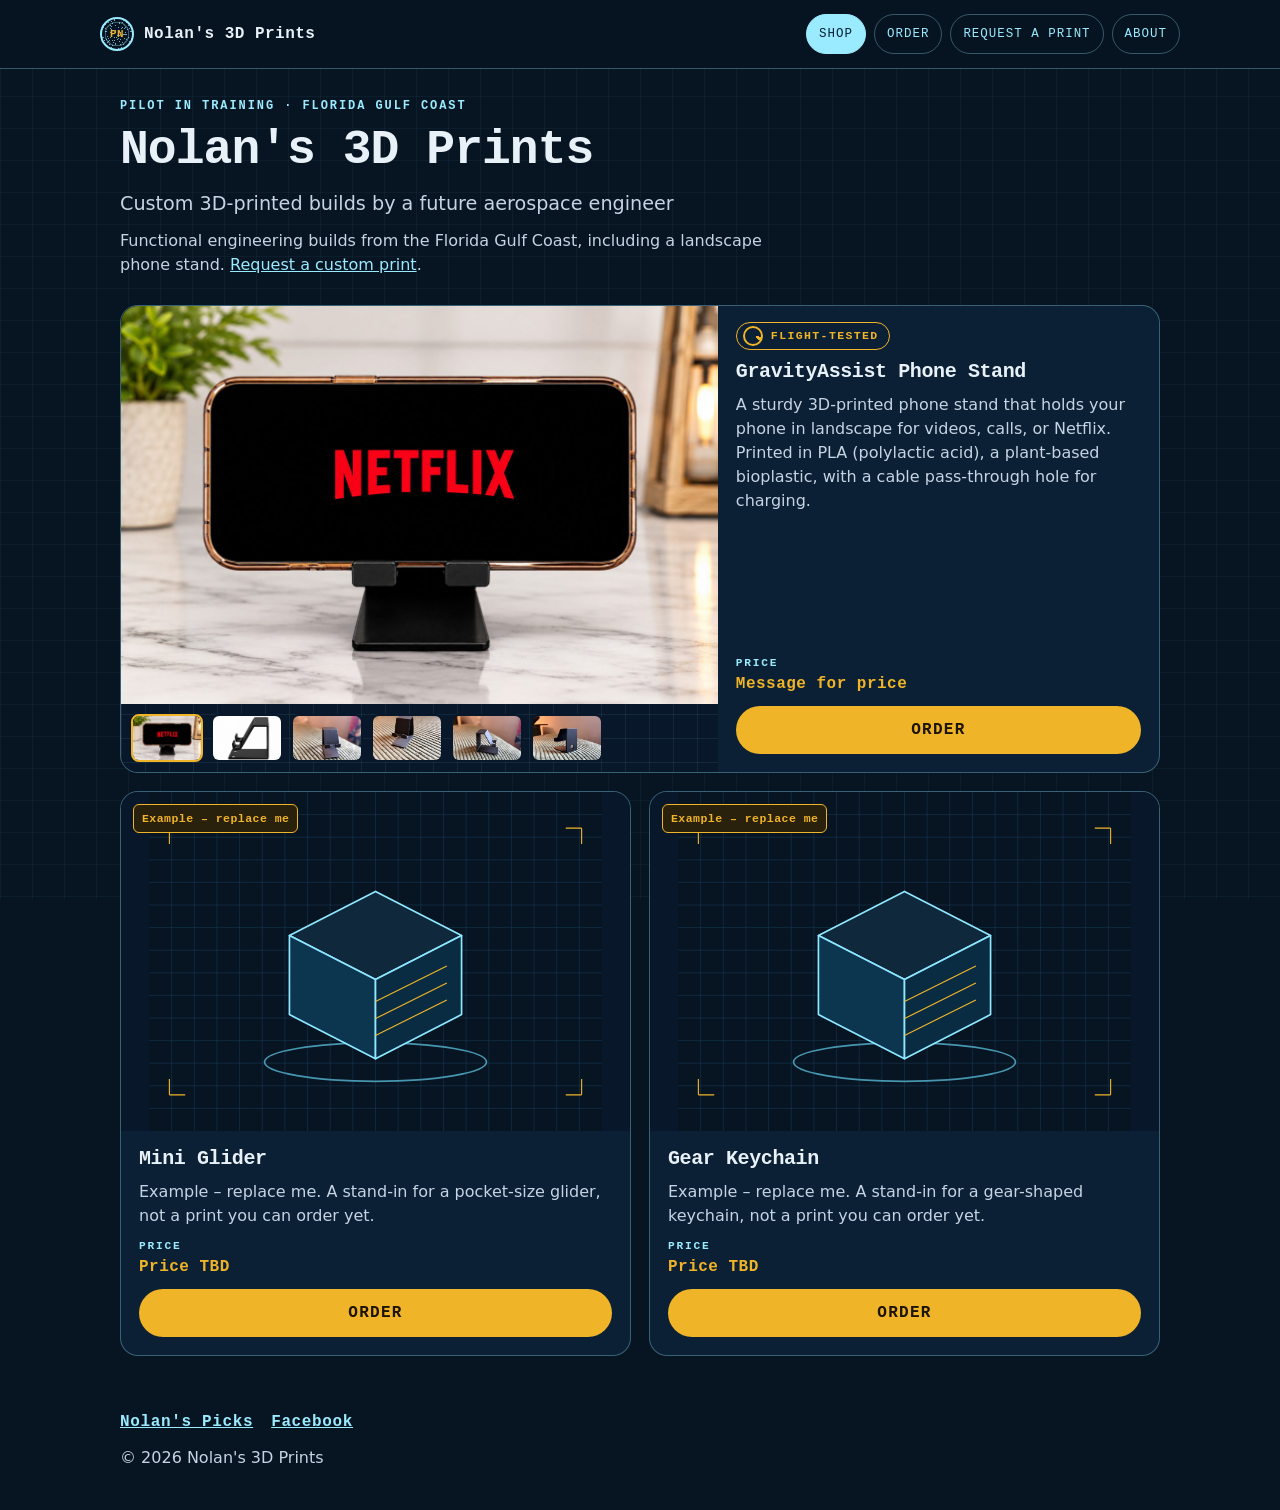
==== commit 8490ca4b: "Use real GravityAssist photos on the shop card. The six blueprint drawings are replaced by the Netfl" ====
--- a/prints/index.html
+++ b/prints/index.html
@@ -105,11 +105,11 @@
   };
   const isExample = p => /example\s*[–—-]\s*replace me/i.test(`${p.name || ""} ${p.description || ""}`);
   const photosOf = p => (Array.isArray(p.images) ? p.images : []).map(safeSrc).filter(Boolean);
-  const altFor = (name, src, index, total) => {
-    const view = total > 1 ? `, view ${index + 1} of ${total}` : "";
-    if (/gravityassist/i.test(src)) return `${name} placeholder drawing${view}. Replace with a real photo.`;
+  const altFor = (p, src, index, total) => {
+    if (Array.isArray(p.alts) && p.alts[index]) return String(p.alts[index]);
+    const name = p.name || "Print";
     if (/placeholder/i.test(src)) return "Neutral placeholder, not a product photo";
-    return `${name}${view}`;
+    return total > 1 ? `${name}, photo ${index + 1} of ${total}` : name;
   };
 
   if (!Array.isArray(PRODUCTS) || PRODUCTS.length === 0) {
@@ -127,10 +127,10 @@
       ? `<div class="photo" role="img" aria-label="Neutral placeholder, not a product photo"></div>`
       : gallery
         ? `<div class="gallery">
-            <img class="gallery-main" src="${esc(photos[0])}" alt="${esc(altFor(name, photos[0], 0, photos.length))}" width="1200" height="900">
-            <div class="thumbs">${photos.map((src, i) => `<button type="button" class="thumb" data-src="${esc(src)}" data-alt="${esc(altFor(name, src, i, photos.length))}" aria-label="Show photo ${i + 1} of ${photos.length}" aria-current="${i === 0 ? "true" : "false"}"><img src="${esc(src)}" alt="" width="120" height="90"></button>`).join("")}</div>
+            <img class="gallery-main" src="${esc(photos[0])}" alt="${esc(altFor(p, photos[0], 0, photos.length))}" width="1200" height="800">
+            <div class="thumbs">${photos.map((src, i) => `<button type="button" class="thumb" data-src="${esc(src)}" data-alt="${esc(altFor(p, src, i, photos.length))}" aria-label="Show photo ${i + 1} of ${photos.length}" aria-current="${i === 0 ? "true" : "false"}"><img src="${esc(src)}" alt=""></button>`).join("")}</div>
           </div>`
-        : `<div class="photo"><img class="shot" src="${esc(photos[0])}" alt="${esc(altFor(name, photos[0], 0, 1))}" width="800" height="600"></div>`;
+        : `<div class="photo"><img class="shot" src="${esc(photos[0])}" alt="${esc(altFor(p, photos[0], 0, 1))}" width="1200" height="800"></div>`;
     const badge = marked ? '<p class="badge">Example – replace me</p>' : "";
     const label = !marked && p.label ? `<p class="placard">${esc(p.label)}</p>` : "";
     return `<article class="card${gallery ? " has-gallery" : ""}">
--- a/prints/style.css
+++ b/prints/style.css
@@ -88,14 +88,17 @@
   background-size:24px 24px;
   min-width:0;
 }
-.shot,.gallery-main{width:100%;height:auto;aspect-ratio:4/3;object-fit:contain;background:#08182a}
+.shot,.gallery-main{
+  width:100%;height:auto;aspect-ratio:3/2;object-fit:contain;object-position:center;
+  background:#08182a;
+}
 .gallery{display:flex;flex-direction:column}
 .thumbs{display:flex;flex-wrap:wrap;gap:8px;padding:10px}
 .thumb{
-  width:72px;height:54px;padding:0;border-radius:8px;overflow:hidden;
-  border:2px solid transparent;background:#06101c;cursor:pointer;
+  width:72px;height:48px;padding:0;border-radius:8px;overflow:hidden;
+  border:2px solid transparent;background:#08182a;cursor:pointer;
 }
-.thumb img{width:100%;height:100%;object-fit:cover}
+.thumb img{width:100%;height:100%;object-fit:cover;object-position:center}
 .thumb[aria-current="true"]{border-color:var(--amber)}
 .badge{
   position:absolute;top:12px;left:12px;max-width:calc(100% - 24px);
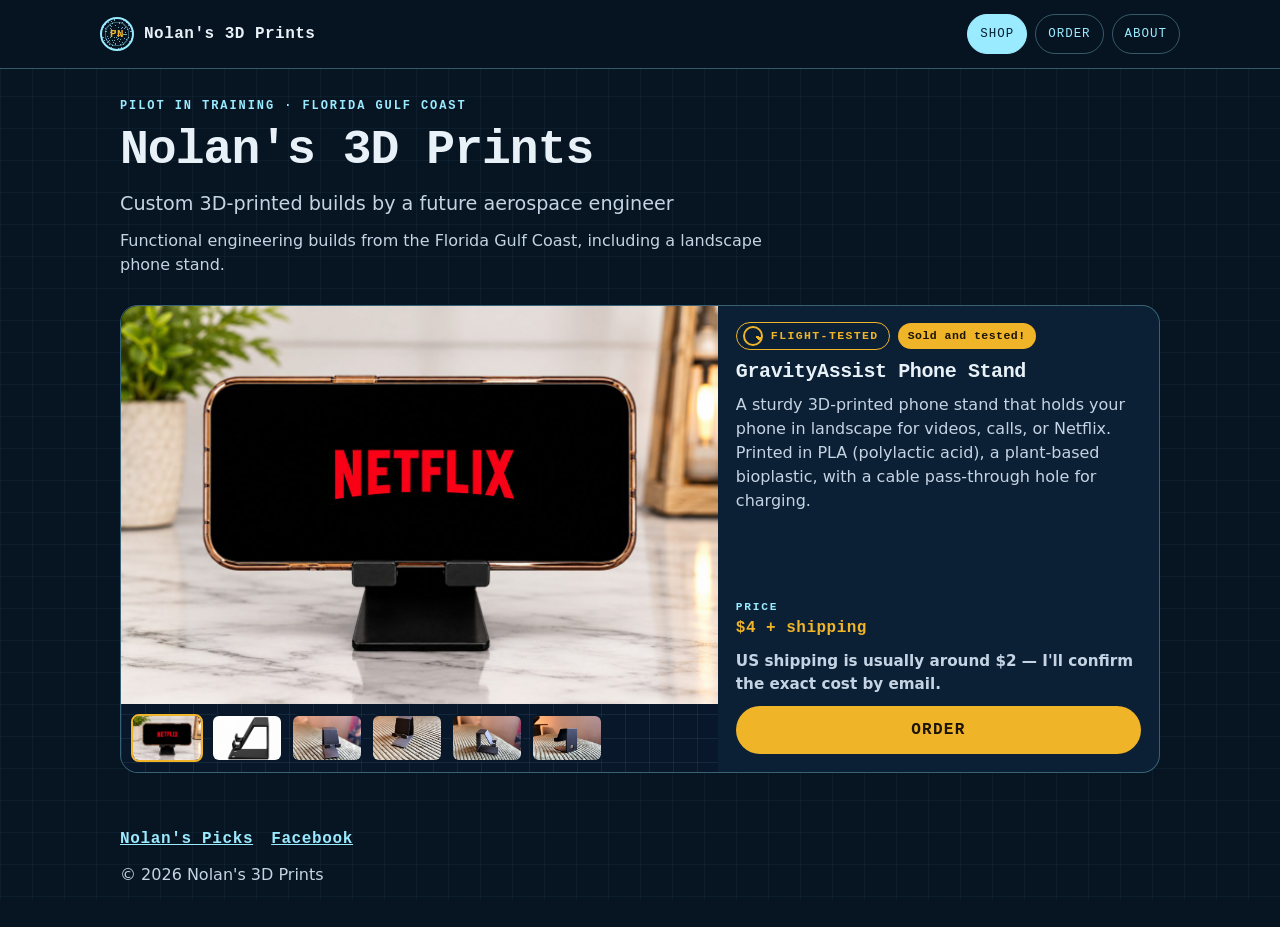
==== commit 2244cfcb: "Set the GravityAssist price and drop the extra shop pages. The stand is $4 plus shipping, with a sol" ====
--- a/prints/index.html
+++ b/prints/index.html
@@ -49,7 +49,14 @@
       "brand": { "@type": "Brand", "name": "Nolan's 3D Prints" },
       "category": "Phone stand",
       "material": "PLA",
-      "url": "https://nolan681232.github.io/nolans-picks/prints/"
+      "url": "https://nolan681232.github.io/nolans-picks/prints/",
+      "offers": {
+        "@type": "Offer",
+        "price": "4.00",
+        "priceCurrency": "USD",
+        "availability": "https://schema.org/InStock",
+        "url": "https://nolan681232.github.io/nolans-picks/prints/order.html?item=GravityAssist%20Phone%20Stand"
+      }
     }
   ]
 }
@@ -64,7 +71,6 @@
       <ul class="nav-list">
         <li><a href="index.html" aria-current="page">Shop</a></li>
         <li><a href="order.html">Order</a></li>
-        <li><a href="request.html">Request a Print</a></li>
         <li><a href="about.html">About</a></li>
       </ul>
     </nav>
@@ -76,7 +82,7 @@
       <p class="eyebrow">Pilot in training · Florida Gulf Coast</p>
       <h1>Nolan's 3D Prints</h1>
       <p class="tagline">Custom 3D-printed builds by a future aerospace engineer</p>
-      <p class="note">Functional engineering builds from the Florida Gulf Coast, including a landscape phone stand. <a href="request.html">Request a custom print</a>.</p>
+      <p class="note">Functional engineering builds from the Florida Gulf Coast, including a landscape phone stand.</p>
     </header>
     <section aria-label="Prints">
       <div class="grid" id="product-grid"></div>
@@ -132,7 +138,11 @@
           </div>`
         : `<div class="photo"><img class="shot" src="${esc(photos[0])}" alt="${esc(altFor(p, photos[0], 0, 1))}" width="1200" height="800"></div>`;
     const badge = marked ? '<p class="badge">Example – replace me</p>' : "";
-    const label = !marked && p.label ? `<p class="placard">${esc(p.label)}</p>` : "";
+    const marks = [
+      !marked && p.label ? `<p class="placard">${esc(p.label)}</p>` : "",
+      p.sold ? `<p class="sold">${esc(p.sold)}</p>` : ""
+    ].filter(Boolean).join("");
+    const label = marks ? `<div class="marks">${marks}</div>` : "";
     return `<article class="card${gallery ? " has-gallery" : ""}">
       ${gallery ? media : `<div class="photo-wrap">${media}${badge}</div>`}
       <div class="card-body">
@@ -140,6 +150,7 @@
         <h2>${esc(name)}</h2>
         <p class="desc">${esc(p.description || "")}</p>
         <p class="price"><span>PRICE</span> ${esc(price)}</p>
+        ${p.shippingNote ? `<p class="ship-note">${esc(p.shippingNote)}</p>` : ""}
         <a class="btn" href="order.html?item=${encodeURIComponent(name)}">Order<span class="sr-only"> ${esc(name)}</span></a>
       </div>
     </article>`;
--- a/prints/style.css
+++ b/prints/style.css
@@ -121,8 +121,17 @@
     conic-gradient(from 210deg,transparent 0 68%,var(--amber) 68% 76%,transparent 76%);
 }
 .desc{color:var(--muted);flex:1}
+.marks{display:flex;flex-wrap:wrap;gap:8px;align-items:center}
+.sold{
+  display:inline-flex;align-items:center;border-radius:999px;
+  background:var(--amber);color:var(--amber-ink);
+  padding:4px 10px;font-family:var(--mono);font-size:.72rem;font-weight:700;letter-spacing:.04em;
+}
 .price{font-family:var(--mono);color:var(--amber);font-weight:700;letter-spacing:.03em}
 .price span{display:block;color:var(--cyan);font-size:.7rem;letter-spacing:.16em;font-weight:700}
+.ship-note{margin:0;color:var(--muted);font-size:.95rem;font-weight:600;max-width:36rem}
+.fields .ship-note{margin-top:8px}
+.ship-note strong{color:var(--amber);font-family:var(--mono)}
 .btn{
   display:inline-flex;align-items:center;justify-content:center;
   min-height:48px;padding:12px 18px;border-radius:999px;border:0;cursor:pointer;
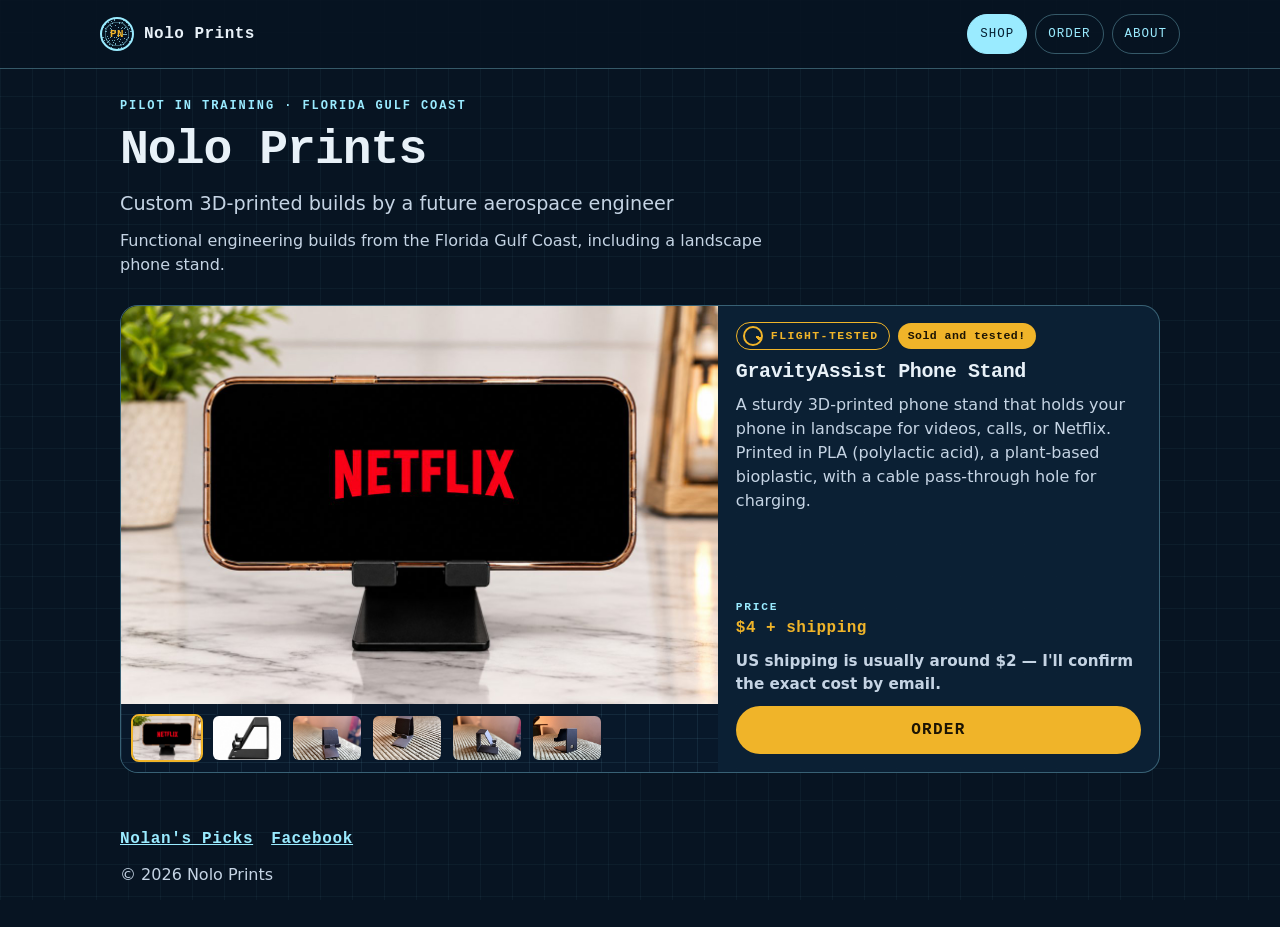
==== commit 07a8205e: "Rename the print shop to Nolo Prints. The business name replaces Nolan's 3D Prints on the shop pages" ====
--- a/prints/index.html
+++ b/prints/index.html
@@ -3,17 +3,17 @@
 <head>
 <meta charset="utf-8">
 <meta name="viewport" content="width=device-width, initial-scale=1">
-<title>Nolan's 3D Prints | Phone Stands &amp; Engineering Builds</title>
+<title>Nolo Prints | Phone Stands &amp; Engineering Builds</title>
 <meta name="description" content="Custom 3D printing and engineering builds from the Florida Gulf Coast. The GravityAssist Phone Stand holds a phone in landscape. Designed and printed by Nolan.">
 <link rel="canonical" href="https://nolan681232.github.io/nolans-picks/prints/">
-<meta property="og:title" content="Nolan's 3D Prints | Phone Stands &amp; Engineering Builds">
+<meta property="og:title" content="Nolo Prints | Phone Stands &amp; Engineering Builds">
 <meta property="og:description" content="Custom 3D printing and engineering builds from the Florida Gulf Coast, including the GravityAssist Phone Stand.">
 <meta property="og:type" content="website">
 <meta property="og:url" content="https://nolan681232.github.io/nolans-picks/prints/">
 <meta property="og:image" content="https://nolan681232.github.io/nolans-picks/prints/img/gravityassist-1.jpg">
-<meta property="og:site_name" content="Nolan's 3D Prints">
+<meta property="og:site_name" content="Nolo Prints">
 <meta name="twitter:card" content="summary_large_image">
-<meta name="twitter:title" content="Nolan's 3D Prints | Phone Stands &amp; Engineering Builds">
+<meta name="twitter:title" content="Nolo Prints | Phone Stands &amp; Engineering Builds">
 <meta name="twitter:description" content="Custom 3D printing and engineering builds from the Florida Gulf Coast, including the GravityAssist Phone Stand.">
 <meta name="twitter:image" content="https://nolan681232.github.io/nolans-picks/prints/img/gravityassist-1.jpg">
 <meta name="theme-color" content="#071422">
@@ -25,7 +25,7 @@
   "@graph": [
     {
       "@type": "WebSite",
-      "name": "Nolan's 3D Prints",
+      "name": "Nolo Prints",
       "url": "https://nolan681232.github.io/nolans-picks/prints/",
       "description": "Custom 3D printing and engineering builds from the Florida Gulf Coast.",
       "publisher": {
@@ -46,7 +46,7 @@
         "https://nolan681232.github.io/nolans-picks/prints/img/gravityassist-5.jpg",
         "https://nolan681232.github.io/nolans-picks/prints/img/gravityassist-6.jpg"
       ],
-      "brand": { "@type": "Brand", "name": "Nolan's 3D Prints" },
+      "brand": { "@type": "Brand", "name": "Nolo Prints" },
       "category": "Phone stand",
       "material": "PLA",
       "url": "https://nolan681232.github.io/nolans-picks/prints/",
@@ -66,7 +66,7 @@
 <a class="skip" href="#content">Skip to content</a>
 <header class="site-header">
   <div class="wrap header-bar">
-    <a class="brand" href="index.html"><span class="brand-mark" aria-hidden="true">PN</span> Nolan's 3D Prints</a>
+    <a class="brand" href="index.html"><span class="brand-mark" aria-hidden="true">PN</span> Nolo Prints</a>
     <nav aria-label="Prints">
       <ul class="nav-list">
         <li><a href="index.html" aria-current="page">Shop</a></li>
@@ -80,7 +80,7 @@
   <div class="wrap">
     <header class="hero">
       <p class="eyebrow">Pilot in training · Florida Gulf Coast</p>
-      <h1>Nolan's 3D Prints</h1>
+      <h1>Nolo Prints</h1>
       <p class="tagline">Custom 3D-printed builds by a future aerospace engineer</p>
       <p class="note">Functional engineering builds from the Florida Gulf Coast, including a landscape phone stand.</p>
     </header>
@@ -96,7 +96,7 @@
       <a href="../">Nolan's Picks</a>
       <a href="https://facebook.com/Thepilotnolan" target="_blank" rel="noopener noreferrer">Facebook<span class="sr-only"> (opens in a new tab)</span></a>
     </p>
-    <p>&copy; 2026 Nolan's 3D Prints</p>
+    <p>&copy; 2026 Nolo Prints</p>
   </div>
 </footer>
 <script src="products.js"></script>
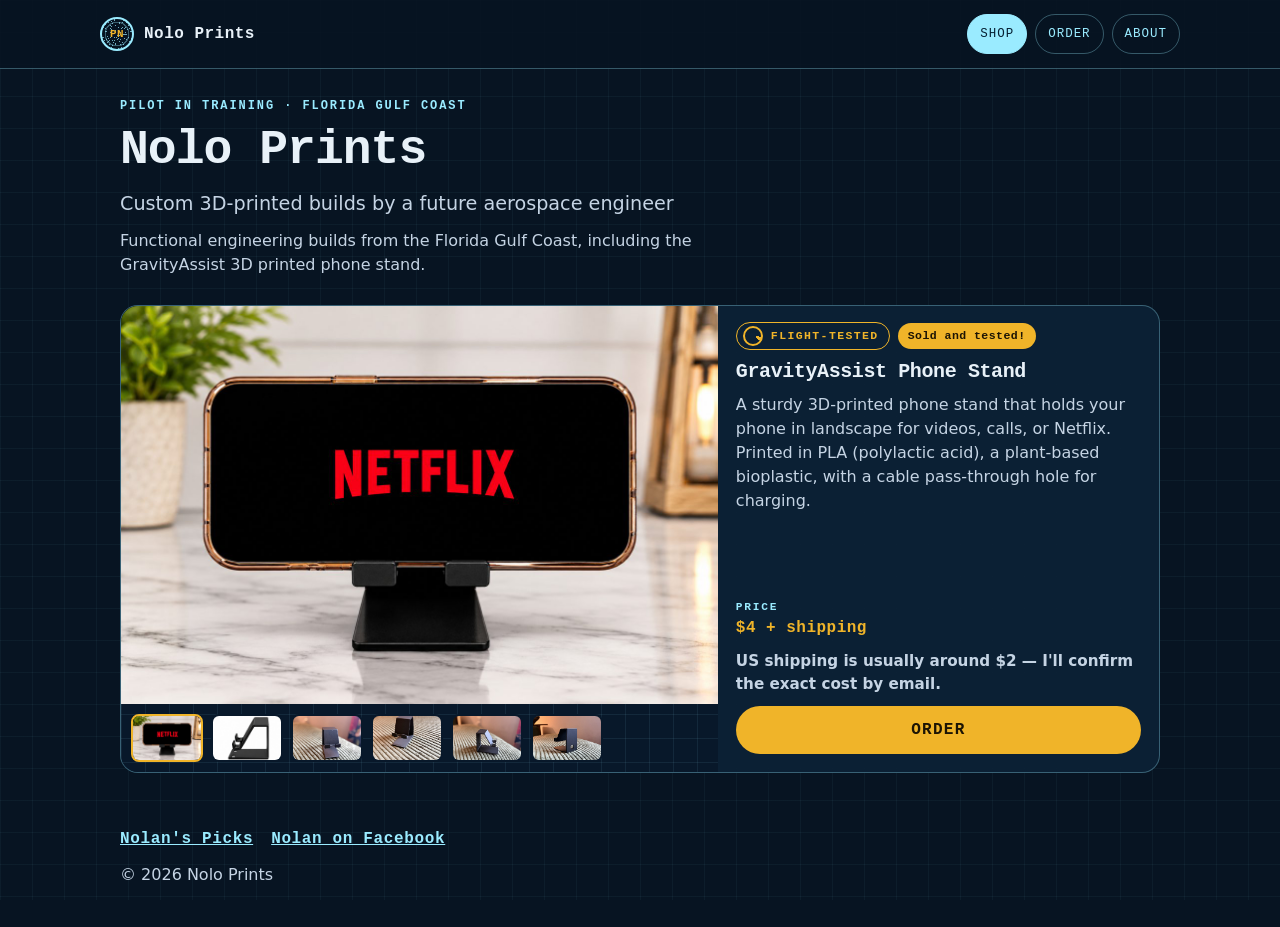
==== commit ec7ea648: "Add SEO metadata, a reviews tab, and Amazon review links. Give every page crawlable titles, descript" ====
--- a/prints/index.html
+++ b/prints/index.html
@@ -3,22 +3,25 @@
 <head>
 <meta charset="utf-8">
 <meta name="viewport" content="width=device-width, initial-scale=1">
-<title>Nolo Prints | Phone Stands &amp; Engineering Builds</title>
-<meta name="description" content="Custom 3D printing and engineering builds from the Florida Gulf Coast. The GravityAssist Phone Stand holds a phone in landscape. Designed and printed by Nolan.">
+<title>3D Printed Phone Stand | Nolo Prints</title>
+<meta name="description" content="Nolo Prints GravityAssist Phone Stand: a 3D printed phone stand that holds a phone in landscape. Designed and printed by Nolan.">
 <link rel="canonical" href="https://nolan681232.github.io/nolans-picks/prints/">
-<meta property="og:title" content="Nolo Prints | Phone Stands &amp; Engineering Builds">
-<meta property="og:description" content="Custom 3D printing and engineering builds from the Florida Gulf Coast, including the GravityAssist Phone Stand.">
+<meta property="og:title" content="3D Printed Phone Stand | Nolo Prints">
+<meta property="og:description" content="Nolo Prints GravityAssist Phone Stand: a 3D printed phone stand that holds a phone in landscape. Designed and printed by Nolan.">
 <meta property="og:type" content="website">
 <meta property="og:url" content="https://nolan681232.github.io/nolans-picks/prints/">
 <meta property="og:image" content="https://nolan681232.github.io/nolans-picks/prints/img/gravityassist-1.jpg">
+<meta property="og:image:width" content="1200">
+<meta property="og:image:height" content="800">
+<meta property="og:image:alt" content="GravityAssist Phone Stand holding a phone in landscape">
 <meta property="og:site_name" content="Nolo Prints">
 <meta name="twitter:card" content="summary_large_image">
-<meta name="twitter:title" content="Nolo Prints | Phone Stands &amp; Engineering Builds">
-<meta name="twitter:description" content="Custom 3D printing and engineering builds from the Florida Gulf Coast, including the GravityAssist Phone Stand.">
+<meta name="twitter:title" content="3D Printed Phone Stand | Nolo Prints">
+<meta name="twitter:description" content="Nolo Prints GravityAssist Phone Stand: a 3D printed phone stand that holds a phone in landscape. Designed and printed by Nolan.">
 <meta name="twitter:image" content="https://nolan681232.github.io/nolans-picks/prints/img/gravityassist-1.jpg">
 <meta name="theme-color" content="#071422">
 <link rel="icon" href="img/about.png">
-<link rel="stylesheet" href="style.css">
+<link rel="stylesheet" href="style.css?v=20261118">
 <script type="application/ld+json">
 {
   "@context": "https://schema.org",
@@ -27,7 +30,7 @@
       "@type": "WebSite",
       "name": "Nolo Prints",
       "url": "https://nolan681232.github.io/nolans-picks/prints/",
-      "description": "Custom 3D printing and engineering builds from the Florida Gulf Coast.",
+      "description": "3D printed phone stands and engineering builds from the Florida Gulf Coast, including the GravityAssist Phone Stand.",
       "publisher": {
         "@type": "Person",
         "name": "Nolan",
@@ -82,11 +85,11 @@
       <p class="eyebrow">Pilot in training · Florida Gulf Coast</p>
       <h1>Nolo Prints</h1>
       <p class="tagline">Custom 3D-printed builds by a future aerospace engineer</p>
-      <p class="note">Functional engineering builds from the Florida Gulf Coast, including a landscape phone stand.</p>
+      <p class="note">Functional engineering builds from the Florida Gulf Coast, including the GravityAssist 3D printed phone stand.</p>
     </header>
     <section aria-label="Prints">
       <div class="grid" id="product-grid"></div>
-      <noscript><p class="empty">JavaScript is off, so the print list is hidden. You can still order from the <a href="order.html">order page</a>.</p></noscript>
+      <noscript><p class="empty">JavaScript is off, so the photo gallery is hidden. The GravityAssist Phone Stand is a 3D printed phone stand. You can still <a href="order.html?item=GravityAssist%20Phone%20Stand">order the GravityAssist Phone Stand</a>.</p></noscript>
     </section>
   </div>
 </main>
@@ -94,12 +97,12 @@
   <div class="wrap">
     <p class="footer-links">
       <a href="../">Nolan's Picks</a>
-      <a href="https://facebook.com/Thepilotnolan" target="_blank" rel="noopener noreferrer">Facebook<span class="sr-only"> (opens in a new tab)</span></a>
+      <a href="https://facebook.com/Thepilotnolan" target="_blank" rel="noopener noreferrer">Nolan on Facebook<span class="sr-only"> (opens in a new tab)</span></a>
     </p>
     <p>&copy; 2026 Nolo Prints</p>
   </div>
 </footer>
-<script src="products.js"></script>
+<script src="products.js?v=20261118"></script>
 <script>
 (function () {
   const grid = document.getElementById("product-grid");
@@ -110,7 +113,14 @@
     return s;
   };
   const isExample = p => /example\s*[–—-]\s*replace me/i.test(`${p.name || ""} ${p.description || ""}`);
-  const photosOf = p => (Array.isArray(p.images) ? p.images : []).map(safeSrc).filter(Boolean);
+  const versioned = src => {
+    const s = safeSrc(src);
+    if (!s) return "";
+    const v = typeof ASSET_VERSION === "string" ? ASSET_VERSION : "";
+    if (!v || /[?&]v=/.test(s)) return s;
+    return s + (s.includes("?") ? "&" : "?") + "v=" + encodeURIComponent(v);
+  };
+  const photosOf = p => (Array.isArray(p.images) ? p.images : []).map(versioned).filter(Boolean);
   const altFor = (p, src, index, total) => {
     if (Array.isArray(p.alts) && p.alts[index]) return String(p.alts[index]);
     const name = p.name || "Print";
@@ -129,14 +139,29 @@
     const photos = photosOf(p);
     const marked = isExample(p);
     const gallery = photos.length > 1;
+    const IMAGE_SIZE = {
+      "img/gravityassist-1.jpg": [1200, 800],
+      "img/gravityassist-2.jpg": [1200, 800],
+      "img/gravityassist-3.jpg": [900, 1200],
+      "img/gravityassist-4.jpg": [900, 1200],
+      "img/gravityassist-5.jpg": [900, 1200],
+      "img/gravityassist-6.jpg": [900, 1200]
+    };
+    const dims = src => IMAGE_SIZE[String(src || "").split("?")[0]] || [1200, 800];
+    const mainDim = photos.length ? dims(photos[0]) : [1200, 800];
+    const thumbBtn = (src, i) => {
+      const d = dims(src);
+      const alt = altFor(p, src, i, photos.length);
+      return `<button type="button" class="thumb" data-src="${esc(src)}" data-alt="${esc(alt)}" aria-label="Show ${esc(name)} photo ${i + 1} of ${photos.length}" aria-current="${i === 0 ? "true" : "false"}"><img src="${esc(src)}" alt="${esc(alt)}" width="${d[0]}" height="${d[1]}" loading="lazy" decoding="async"></button>`;
+    };
     const media = photos.length === 0
       ? `<div class="photo" role="img" aria-label="Neutral placeholder, not a product photo"></div>`
       : gallery
         ? `<div class="gallery">
-            <img class="gallery-main" src="${esc(photos[0])}" alt="${esc(altFor(p, photos[0], 0, photos.length))}" width="1200" height="800">
-            <div class="thumbs">${photos.map((src, i) => `<button type="button" class="thumb" data-src="${esc(src)}" data-alt="${esc(altFor(p, src, i, photos.length))}" aria-label="Show photo ${i + 1} of ${photos.length}" aria-current="${i === 0 ? "true" : "false"}"><img src="${esc(src)}" alt=""></button>`).join("")}</div>
+            <img class="gallery-main" src="${esc(photos[0])}" alt="${esc(altFor(p, photos[0], 0, photos.length))}" width="${mainDim[0]}" height="${mainDim[1]}">
+            <div class="thumbs">${photos.map(thumbBtn).join("")}</div>
           </div>`
-        : `<div class="photo"><img class="shot" src="${esc(photos[0])}" alt="${esc(altFor(p, photos[0], 0, 1))}" width="1200" height="800"></div>`;
+        : `<div class="photo"><img class="shot" src="${esc(photos[0])}" alt="${esc(altFor(p, photos[0], 0, 1))}" width="${mainDim[0]}" height="${mainDim[1]}"></div>`;
     const badge = marked ? '<p class="badge">Example – replace me</p>' : "";
     const marks = [
       !marked && p.label ? `<p class="placard">${esc(p.label)}</p>` : "",
